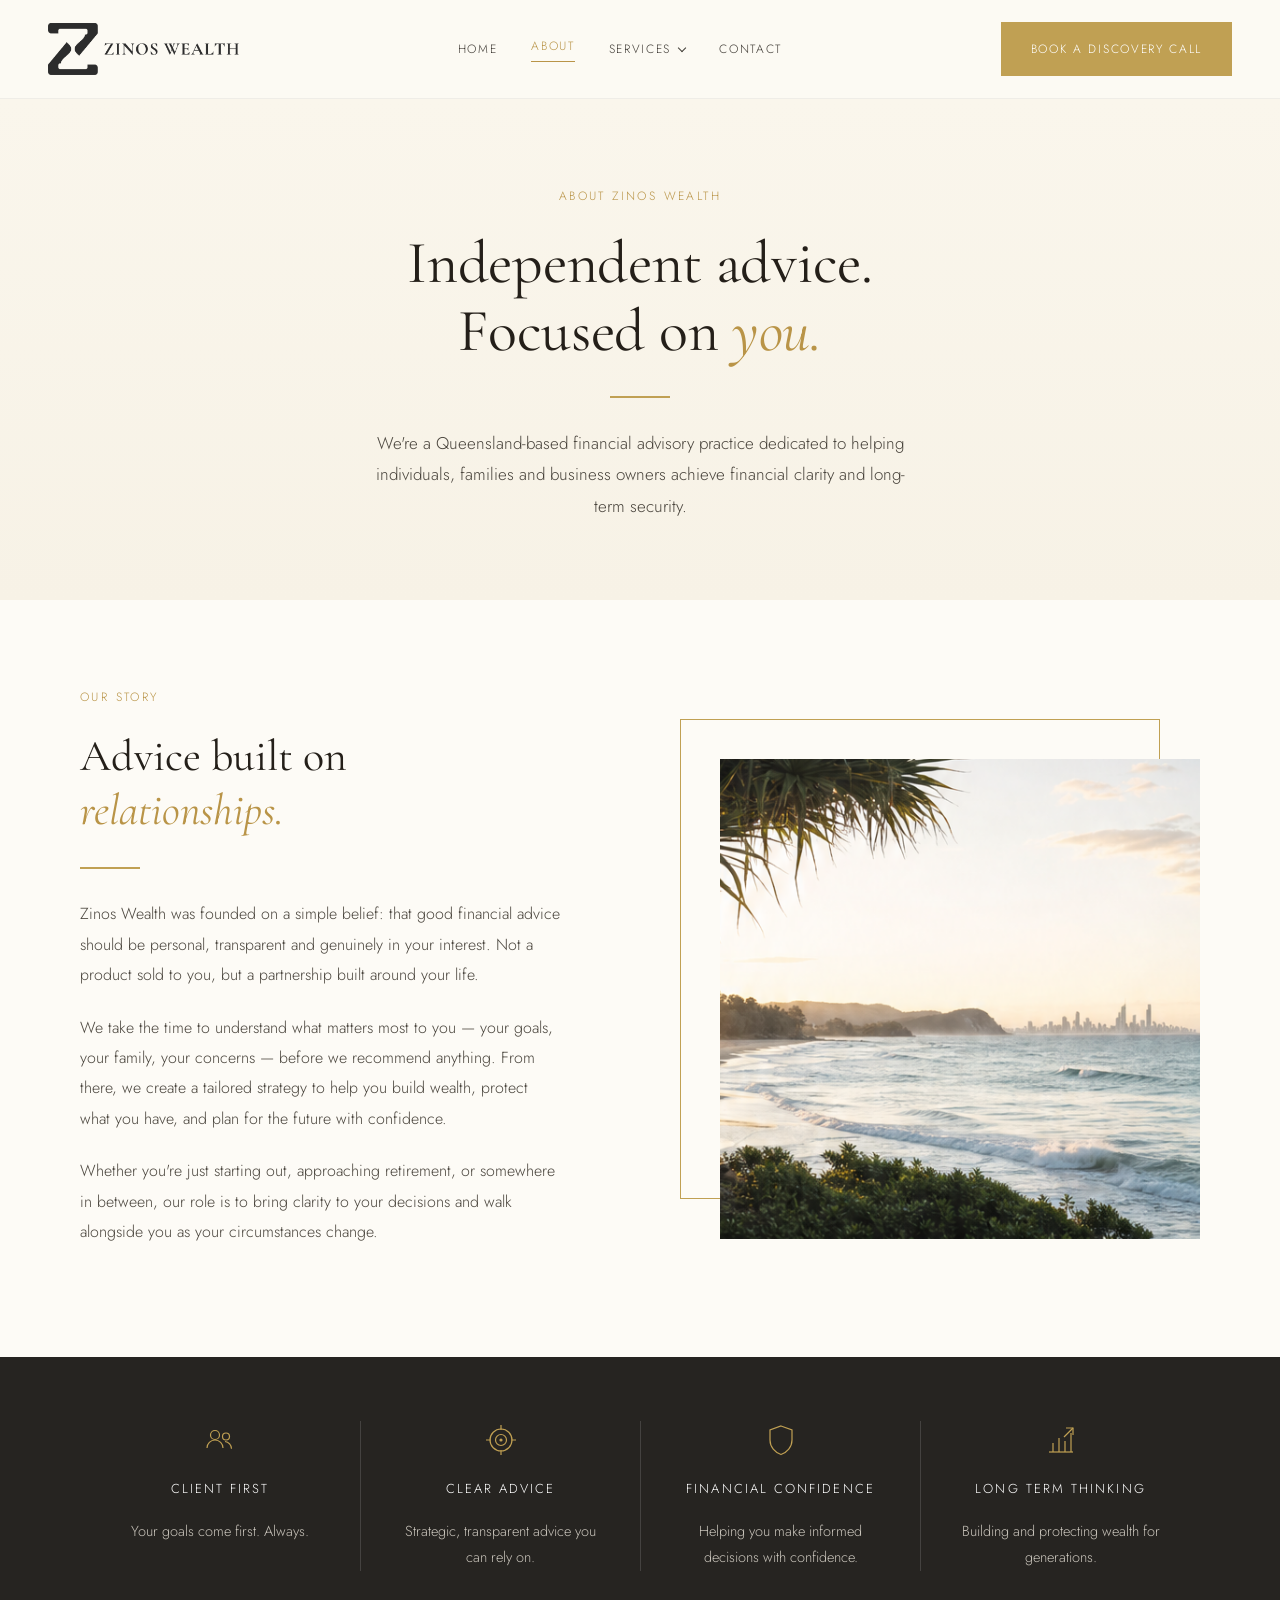
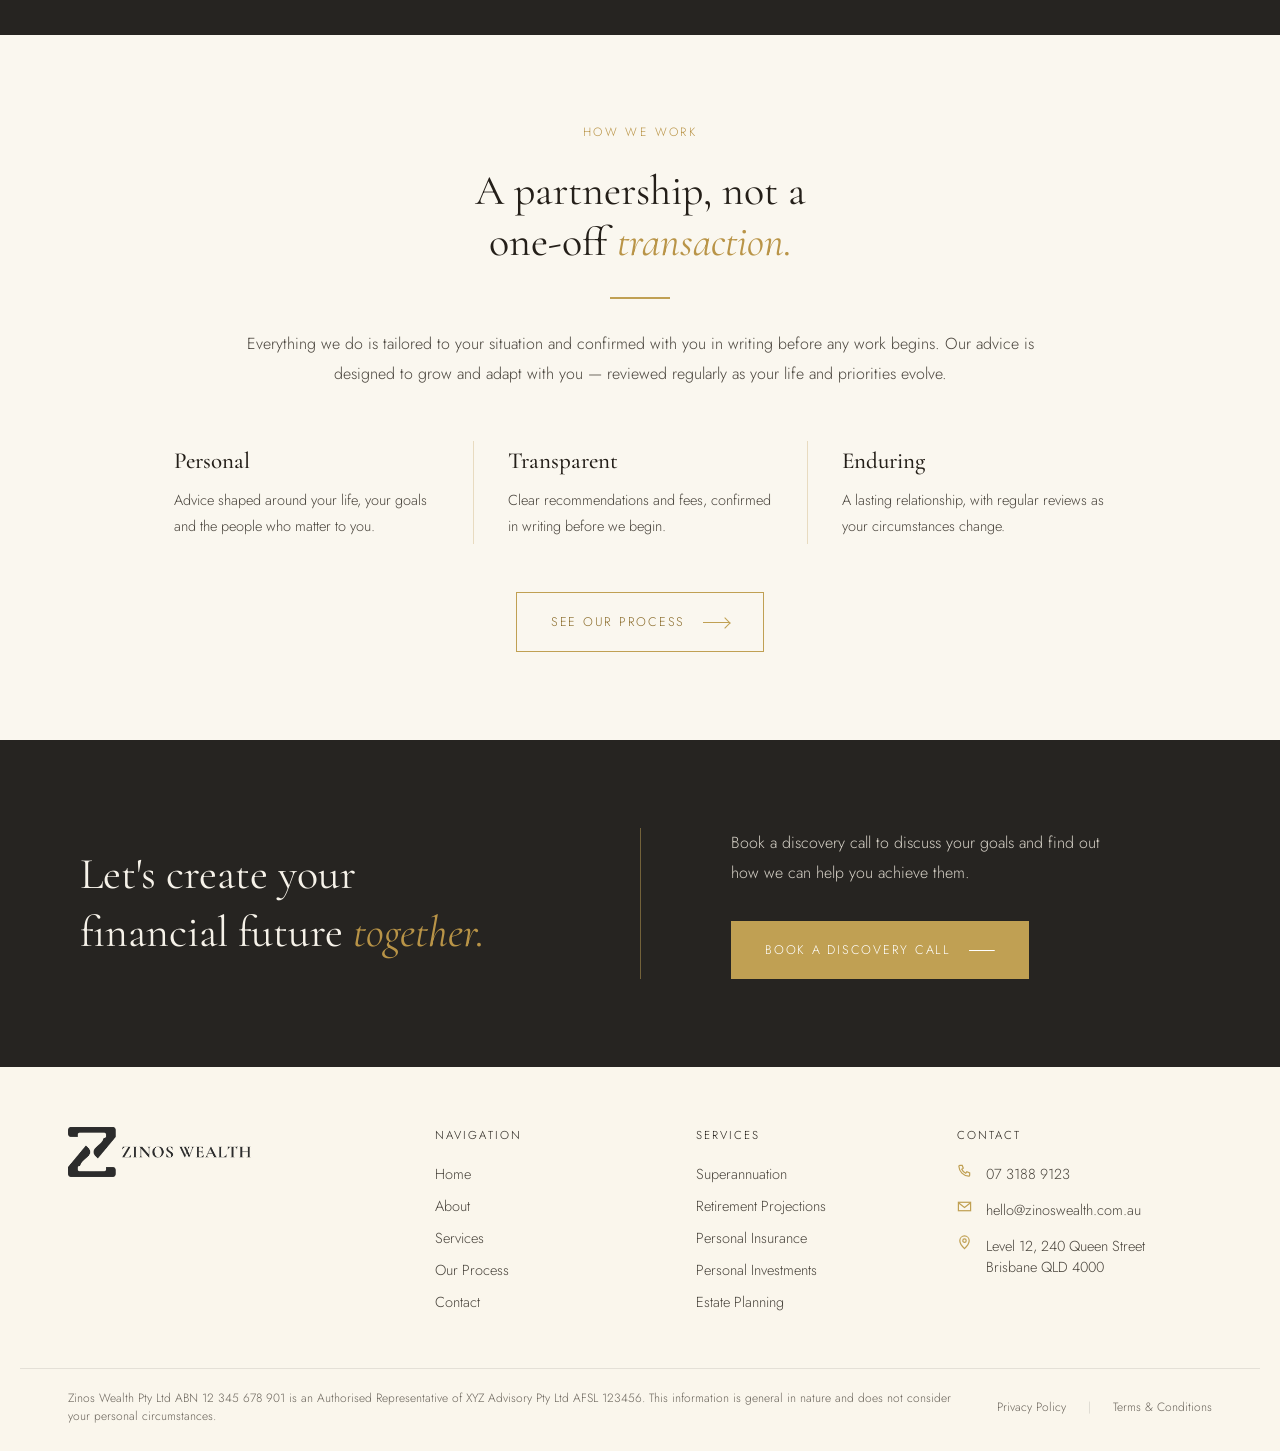
==== about.html @ 310fb1bd "Add full internal site: service, about and contact pages - 8 service pages from the engagement servi" ====
<!DOCTYPE html>
<html lang="en-AU">
<head>
<meta charset="utf-8">
<meta name="viewport" content="width=device-width, initial-scale=1">
<title>About | Zinos Wealth</title>
<meta name="description" content="Zinos Wealth is a Queensland-based financial advisory practice helping individuals, families and business owners achieve clarity, confidence and long-term security.">
<link rel="preconnect" href="https://fonts.googleapis.com">
<link rel="preconnect" href="https://fonts.gstatic.com" crossorigin>
<link href="https://fonts.googleapis.com/css2?family=Cormorant+Garamond:ital,wght@0,300;0,400;0,500;0,600;1,400;1,500&family=Jost:wght@300;400;500;600&display=swap" rel="stylesheet">
<link rel="icon" href="favicon.ico" sizes="any">
<link rel="icon" type="image/png" href="assets/favicon.png">
<link rel="apple-touch-icon" href="assets/favicon.png">
<link rel="stylesheet" href="styles.css">
</head>
<body>

<header class="hdr">
  <a href="home.html" class="logo"><img src="assets/logo-zinos.png" alt="Zinos Wealth"></a>
  <nav class="nav">
    <a href="home.html">Home</a>
    <a href="about.html" class="active">About</a>
    <span class="has-sub">
      <a href="services.html">Services</a>
      <span class="submenu"><span class="submenu-inner">
        <a href="services.html" class="all">All Services</a>
        <a href="superannuation.html">Superannuation</a>
        <a href="retirement-projections.html">Retirement Projections</a>
        <a href="personal-insurance.html">Personal Insurance</a>
        <a href="cashflow-budgeting.html">Cashflow &amp; Budgeting</a>
        <a href="personal-investments.html">Personal Investments</a>
        <a href="debt-management.html">Debt Management</a>
        <a href="estate-planning.html">Estate Planning</a>
        <a href="smsf.html">SMSF Setup &amp; Strategy</a>
      </span></span>
    </span>
    <a href="contact.html">Contact</a>
  </nav>
  <a href="contact.html" class="hdr-cta">Book a Discovery Call</a>
</header>

<main>
  <section class="page-hero">
    <div class="inner">
      <div class="eyebrow">About Zinos Wealth</div>
      <h1>Independent advice.<br>Focused on <em class="gold">you.</em></h1>
      <hr class="rule center">
      <p>We're a Queensland-based financial advisory practice dedicated to helping individuals, families and business owners achieve financial clarity and long-term security.</p>
    </div>
  </section>

  <section class="section paper">
    <div class="split">
      <div>
        <div class="eyebrow">Our story</div>
        <h2>Advice built on<br><em class="gold">relationships.</em></h2>
        <hr class="rule">
        <p>Zinos Wealth was founded on a simple belief: that good financial advice should be personal, transparent and genuinely in your interest. Not a product sold to you, but a partnership built around your life.</p>
        <p>We take the time to understand what matters most to you — your goals, your family, your concerns — before we recommend anything. From there, we create a tailored strategy to help you build wealth, protect what you have, and plan for the future with confidence.</p>
        <p>Whether you're just starting out, approaching retirement, or somewhere in between, our role is to bring clarity to your decisions and walk alongside you as your circumstances change.</p>
      </div>
      <div class="media-frame">
        <div class="frame"></div>
        <img src="assets/about-beach.png" alt="Queensland coastline at sunrise">
      </div>
    </div>
  </section>

  <section class="section dark" style="padding:64px 48px">
    <div class="inner">
      <div class="values-grid">
        <div class="value">
          <svg width="38" height="38" viewBox="0 0 38 38" fill="none" stroke="#C0A053" stroke-width="1.2"><circle cx="14" cy="14" r="4.5"/><circle cx="25" cy="15.5" r="3.5"/><path d="M6 27c0-4.4 3.6-8 8-8s8 3.6 8 8"/><path d="M24 20.5c3.6.4 6.5 3.5 6.5 7.2"/></svg>
          <div class="label">Client First</div>
          <p>Your goals come first. Always.</p>
        </div>
        <div class="value">
          <svg width="38" height="38" viewBox="0 0 38 38" fill="none" stroke="#C0A053" stroke-width="1.2"><circle cx="19" cy="19" r="11"/><circle cx="19" cy="19" r="5.5"/><circle cx="19" cy="19" r="1.6" fill="#C0A053" stroke="none"/><path d="M19 4v5M19 29v5M4 19h5M29 19h5"/></svg>
          <div class="label">Clear Advice</div>
          <p>Strategic, transparent advice you can rely on.</p>
        </div>
        <div class="value">
          <svg width="38" height="38" viewBox="0 0 38 38" fill="none" stroke="#C0A053" stroke-width="1.2"><path d="M19 5l11 4v10c0 7-5 12.5-11 14.5C13 31.5 8 26 8 19V9l11-4z"/></svg>
          <div class="label">Financial Confidence</div>
          <p>Helping you make informed decisions with confidence.</p>
        </div>
        <div class="value">
          <svg width="38" height="38" viewBox="0 0 38 38" fill="none" stroke="#C0A053" stroke-width="1.2"><path d="M7 31h24"/><path d="M11 31V22M17 31V17M23 31V20M29 31V12"/><path d="M24 7h7v7"/><path d="M31 7l-9 9"/></svg>
          <div class="label">Long Term Thinking</div>
          <p>Building and protecting wealth for generations.</p>
        </div>
      </div>
    </div>
  </section>

  <section class="section">
    <div class="inner" style="max-width:820px;text-align:center;margin-bottom:6px">
      <div class="eyebrow">How we work</div>
      <h2 style="font-size:42px">A partnership, not a<br>one-off <em class="gold">transaction.</em></h2>
      <hr class="rule center">
      <p style="font-size:16px;line-height:1.9;color:#4A453D">Everything we do is tailored to your situation and confirmed with you in writing before any work begins. Our advice is designed to grow and adapt with you — reviewed regularly as your life and priorities evolve.</p>
    </div>
    <div class="who-grid" style="max-width:1000px;margin:52px auto 0">
      <div class="who"><h3>Personal</h3><p>Advice shaped around your life, your goals and the people who matter to you.</p></div>
      <div class="who"><h3>Transparent</h3><p>Clear recommendations and fees, confirmed in writing before we begin.</p></div>
      <div class="who"><h3>Enduring</h3><p>A lasting relationship, with regular reviews as your circumstances change.</p></div>
    </div>
    <div style="text-align:center;margin-top:48px">
      <a href="services.html#process" class="btn btn-ghost">See our process <span class="arrow"></span></a>
    </div>
  </section>

  <section class="section cta-band" style="background:#262421">
    <div class="inner">
      <div class="cta-left">
        <h2>Let's create your<br>financial future <em class="gold">together.</em></h2>
      </div>
      <div class="cta-right">
        <p>Book a discovery call to discuss your goals and find out how we can help you achieve them.</p>
        <a href="contact.html" class="btn btn-gold">Book a Discovery Call <span class="arrow" style="background:#fff"></span></a>
      </div>
    </div>
  </section>
</main>

<footer>
  <div class="foot-grid">
    <div style="display:flex;align-items:flex-start"><img src="assets/logo-zinos.png" alt="Zinos Wealth"></div>
    <div class="foot-col">
      <div class="h">Navigation</div>
      <div class="links">
        <a href="home.html">Home</a>
        <a href="about.html">About</a>
        <a href="services.html">Services</a>
        <a href="services.html#process">Our Process</a>
        <a href="contact.html">Contact</a>
      </div>
    </div>
    <div class="foot-col">
      <div class="h">Services</div>
      <div class="links">
        <a href="superannuation.html">Superannuation</a>
        <a href="retirement-projections.html">Retirement Projections</a>
        <a href="personal-insurance.html">Personal Insurance</a>
        <a href="personal-investments.html">Personal Investments</a>
        <a href="estate-planning.html">Estate Planning</a>
      </div>
    </div>
    <div class="foot-col">
      <div class="h">Contact</div>
      <div class="foot-contact">
        <div class="row"><svg width="15" height="15" viewBox="0 0 16 16" fill="none" stroke="#C0A053" stroke-width="1.3"><path d="M3 2.5h2.5l1.2 3-1.6 1.2a8 8 0 004.2 4.2l1.2-1.6 3 1.2V13c0 .6-.5 1-1 1A11 11 0 012 3.5c0-.6.4-1 1-1z"/></svg><span>07 3188 9123</span></div>
        <div class="row"><svg width="15" height="15" viewBox="0 0 16 16" fill="none" stroke="#C0A053" stroke-width="1.3"><rect x="1.5" y="3.5" width="13" height="9"/><path d="M1.5 4l6.5 5 6.5-5"/></svg><span>hello@zinoswealth.com.au</span></div>
        <div class="row"><svg width="15" height="15" viewBox="0 0 16 16" fill="none" stroke="#C0A053" stroke-width="1.3"><path d="M8 14.5s5-5 5-8.5a5 5 0 00-10 0c0 3.5 5 8.5 5 8.5z"/><circle cx="8" cy="6" r="1.8"/></svg><span>Level 12, 240 Queen Street<br>Brisbane QLD 4000</span></div>
      </div>
    </div>
  </div>
  <div class="foot-bot">
    <div>Zinos Wealth Pty Ltd ABN 12 345 678 901 is an Authorised Representative of XYZ Advisory Pty Ltd AFSL 123456. This information is general in nature and does not consider your personal circumstances.</div>
    <div style="display:flex;align-items:center;gap:22px;white-space:nowrap">
      <a href="#">Privacy Policy</a><span class="sep">|</span><a href="#">Terms &amp; Conditions</a>
    </div>
  </div>
</footer>

</body>
</html>
---- styles.css ----
/* ==========================================================================
   Zinos Wealth — shared site styles
   Palette: cream #FAF7EF · gold #C0A053 / #B99447 · ink #241F19 · dark #262421
   Type:    Cormorant Garamond (headings) · Jost (body)
   ========================================================================== */

:root{
  --cream:#FAF7EF;
  --cream-2:#FAF6EC;
  --cream-3:#FDFBF6;
  --panel:#FCFAF3;
  --ink:#241F19;
  --body:#2C2A26;
  --muted:#4A453D;
  --soft:#6A645B;
  --gold:#C0A053;
  --gold-2:#B99447;
  --gold-deep:#8C6E2E;
  --gold-hover:#A9873D;
  --dark:#262421;
  --dark-soft:#C9C4BB;
  --line:rgba(0,0,0,.05);
  --serif:'Cormorant Garamond',Georgia,serif;
  --sans:'Jost',system-ui,-apple-system,Segoe UI,sans-serif;
}

*{box-sizing:border-box}
html{scroll-behavior:smooth}
body{
  margin:0;
  background:var(--cream);
  color:var(--body);
  font-family:var(--sans);
  font-weight:300;
  -webkit-font-smoothing:antialiased;
  overflow-x:hidden;
}
img{max-width:100%;display:block}
a{color:var(--gold-2);text-decoration:none;transition:color .2s ease}
a:hover{color:var(--gold-deep)}

/* ---- shared helpers ---------------------------------------------------- */
.eyebrow{font-size:12px;letter-spacing:.2em;color:var(--gold-2);text-transform:uppercase;margin-bottom:24px}
.rule{width:60px;height:2px;background:var(--gold);border:0;margin:30px 0}
.rule.center{margin-left:auto;margin-right:auto}
.serif{font-family:var(--serif)}
em.gold{font-style:italic;color:var(--gold-2)}
.wrap{max-width:1180px;margin:0 auto}

h1,h2,h3{font-family:var(--serif);font-weight:400;color:var(--ink);margin:0}
p{text-wrap:pretty}

/* ---- buttons ----------------------------------------------------------- */
.btn{
  display:inline-flex;align-items:center;gap:18px;
  font-size:12.5px;letter-spacing:.14em;text-transform:uppercase;
  padding:20px 34px;cursor:pointer;border:0;font-family:var(--sans);
  transition:background .2s ease,color .2s ease,border-color .2s ease;
}
.btn-gold{background:var(--gold);color:#fff}
.btn-gold:hover{background:var(--gold-hover);color:#fff}
.btn-ghost{background:transparent;border:1px solid var(--gold);color:var(--gold-deep)}
.btn-ghost:hover{background:var(--gold);color:#fff}
.btn-arrow::after{
  content:"";width:26px;height:1px;background:currentColor;position:relative;display:block;
}
.link-arrow{display:inline-flex;align-items:center;gap:16px;font-size:12.5px;letter-spacing:.14em;text-transform:uppercase;color:var(--body)}
.link-arrow:hover{color:var(--gold-2)}
.arrow{display:inline-block;width:26px;height:1px;background:var(--gold);position:relative}
.arrow::after{content:"";position:absolute;right:0;top:-3px;width:7px;height:7px;border-top:1px solid var(--gold);border-right:1px solid var(--gold);transform:rotate(45deg)}

/* ---- header / nav ------------------------------------------------------ */
.hdr{display:flex;align-items:center;justify-content:space-between;gap:32px;
  padding:22px 48px;background:var(--panel);border-bottom:1px solid var(--line);
  position:sticky;top:0;z-index:50}
.hdr .logo img{height:52px;width:auto}
.nav{display:flex;align-items:center;gap:34px;font-size:12px;letter-spacing:.14em;white-space:nowrap;text-transform:uppercase}
.nav a{color:#403C36}
.nav a:hover{color:var(--gold-2)}
.nav a.active{color:var(--gold-2);padding-bottom:6px;border-bottom:1px solid var(--gold-2)}
.hdr-cta{background:var(--gold);color:#fff;font-size:12px;letter-spacing:.14em;padding:18px 30px;text-transform:uppercase;white-space:nowrap}
.hdr-cta:hover{background:var(--gold-hover);color:#fff}

/* ---- nav dropdown ------------------------------------------------------ */
.nav .has-sub{position:relative;display:inline-flex;align-items:center}
.nav .has-sub > a::after{content:"";display:inline-block;width:5px;height:5px;border-right:1px solid currentColor;border-bottom:1px solid currentColor;transform:rotate(45deg);margin-left:8px;position:relative;top:-2px;transition:transform .2s ease}
.nav .has-sub:hover > a::after{top:0;transform:rotate(225deg)}
.nav .submenu{position:absolute;top:100%;left:50%;transform:translateX(-50%);padding-top:16px;
  display:flex;flex-direction:column;min-width:236px;
  opacity:0;visibility:hidden;transition:opacity .18s ease,visibility .18s ease;z-index:60}
.nav .has-sub:hover .submenu{opacity:1;visibility:visible}
.nav .submenu-inner{background:#FCFAF3;border:1px solid rgba(0,0,0,.08);box-shadow:0 16px 34px rgba(0,0,0,.10);padding:12px 0;display:flex;flex-direction:column}
.nav .submenu a{padding:10px 24px;color:#403C36;font-size:12.5px;letter-spacing:.02em;text-transform:none;white-space:nowrap;border-bottom:0}
.nav .submenu a:hover{color:var(--gold-2);background:rgba(185,148,71,.08)}
.nav .submenu a.all{color:var(--gold-2);border-bottom:1px solid rgba(0,0,0,.08);margin-bottom:6px;padding-bottom:14px}
@media(max-width:920px){
  .nav .has-sub{display:flex;flex-direction:column;width:100%;align-items:center}
  .nav .has-sub > a::after{display:none}
  .nav .submenu{position:static;transform:none;padding-top:12px;opacity:1;visibility:visible;flex-direction:row;flex-wrap:wrap;justify-content:center;min-width:0}
  .nav .submenu-inner{background:transparent;border:0;box-shadow:none;padding:0;flex-direction:row;flex-wrap:wrap;justify-content:center;gap:6px 4px}
  .nav .submenu a{padding:6px 12px;font-size:11px;letter-spacing:.08em}
  .nav .submenu a.all{border-bottom:0;margin-bottom:0;padding-bottom:6px}
}

/* ---- generic page hero ------------------------------------------------- */
.page-hero{background:linear-gradient(180deg,#FAF6EC 0%,#F7F2E6 100%);padding:88px 48px 78px}
.page-hero .inner{max-width:820px;margin:0 auto;text-align:center;position:relative;z-index:2}
.page-hero h1{font-size:60px;line-height:1.14;letter-spacing:-.005em}
.page-hero p{font-size:17px;line-height:1.85;color:var(--muted);margin:0 auto;max-width:560px}

/* photographic hero variant */
.page-hero.photo{position:relative;background:#241f19;padding:118px 48px 104px;overflow:hidden}
.page-hero.photo .hero-bg{position:absolute;inset:0;width:100%;height:100%;object-fit:cover;z-index:0}
.page-hero.photo::after{content:"";position:absolute;inset:0;z-index:1;
  background:linear-gradient(180deg,rgba(20,17,12,.52) 0%,rgba(20,17,12,.58) 55%,rgba(20,17,12,.70) 100%)}
.page-hero.photo h1{color:#fff}
.page-hero.photo p{color:#EFE9DC}
.page-hero.photo .eyebrow{color:#ECDBB0}
.page-hero.photo .link-arrow{color:#fff}
.page-hero.photo .link-arrow:hover{color:var(--gold-2)}

/* ---- section shells ---------------------------------------------------- */
.section{padding:88px 48px}
.section.cream{background:var(--cream-2)}
.section.paper{background:var(--cream-3)}
.section.dark{background:var(--dark)}
.section .inner{max-width:1120px;margin:0 auto}

/* ---- two-column feature ------------------------------------------------ */
.split{display:grid;grid-template-columns:minmax(0,1fr) minmax(0,1fr);gap:80px;align-items:center;max-width:1120px;margin:0 auto}
.split h2{font-size:44px;line-height:1.22}
.split p{font-size:16px;line-height:1.9;color:var(--muted);margin:0 0 22px;max-width:480px}
.media-frame{position:relative;padding:40px 0 0 40px}
.media-frame .frame{position:absolute;left:0;top:0;right:40px;bottom:40px;border:1px solid var(--gold)}
.media-frame img{position:relative;width:100%;height:480px;object-fit:cover}

/* ---- included list (checklist) ---------------------------------------- */
.checklist{list-style:none;margin:0;padding:0;display:grid;gap:20px}
.checklist li{display:flex;gap:16px;align-items:flex-start;font-size:15.5px;line-height:1.7;color:var(--muted)}
.checklist .tick{flex:none;width:22px;height:22px;border:1px solid var(--gold);border-radius:50%;display:flex;align-items:center;justify-content:center;margin-top:2px}
.checklist .tick svg{width:11px;height:11px}
.checklist strong{color:var(--ink);font-weight:500;display:block;margin-bottom:2px;font-size:15.5px}

/* ---- service card grid ------------------------------------------------- */
.svc-grid{display:grid;grid-template-columns:repeat(3,1fr);gap:1px;background:rgba(185,148,71,.22);border:1px solid rgba(185,148,71,.22);margin-top:56px}
.svc-card{background:var(--cream-3);padding:44px 34px;display:flex;flex-direction:column;gap:18px;transition:background .25s ease}
.svc-card:hover{background:#fff}
.svc-card .ico{width:48px;height:48px}
.svc-card h3{font-family:var(--sans);font-weight:500;font-size:13px;letter-spacing:.14em;text-transform:uppercase;color:var(--ink)}
.svc-card p{font-size:14.5px;line-height:1.8;color:var(--muted);margin:0;flex:1}
.svc-card .more{margin-top:8px}

/* ---- "who it's for" grid ---------------------------------------------- */
.who-grid{display:grid;grid-template-columns:repeat(3,1fr);gap:0;margin-top:52px}
.who{padding:6px 34px}
.who + .who{border-left:1px solid rgba(185,148,71,.28)}
.who h3{font-family:var(--serif);font-weight:500;font-size:23px;color:var(--ink);margin-bottom:12px}
.who p{font-size:14.5px;line-height:1.75;color:var(--muted);margin:0}
@media(max-width:920px){
  .who-grid{grid-template-columns:1fr;gap:34px}
  .who{padding:0 0 0 20px;border-left:2px solid var(--gold)}
  .who + .who{border-left:2px solid var(--gold)}
}

/* ---- included card ----------------------------------------------------- */
.included-card{background:#fff;border:1px solid rgba(185,148,71,.3);padding:42px 40px}
.included-card .cap{font-size:12px;letter-spacing:.16em;text-transform:uppercase;color:var(--gold-2);margin-bottom:26px}

/* ---- cinematic image band --------------------------------------------- */
.img-band{position:relative;height:440px;overflow:hidden;background:#EFE9DB;display:flex;align-items:center;justify-content:center;text-align:center}
.img-band img{position:absolute;inset:0;width:100%;height:100%;object-fit:cover}
.img-band .veil{position:absolute;inset:0;background:linear-gradient(180deg,rgba(24,20,15,.24),rgba(24,20,15,.40))}
.img-band .band-inner{position:relative;max-width:780px;padding:0 32px;color:#fff}
.img-band .band-inner .k{font-size:12px;letter-spacing:.22em;text-transform:uppercase;color:#F1E6CB;margin-bottom:22px}
.img-band .band-inner p{font-family:var(--serif);font-weight:400;font-style:italic;font-size:36px;line-height:1.35;color:#fff;margin:0;text-shadow:0 2px 24px rgba(0,0,0,.28)}
.img-band .band-rule{width:60px;height:2px;background:var(--gold);margin:26px auto 0}
@media(max-width:920px){
  .img-band{height:340px}
  .img-band .band-inner p{font-size:26px}
}

/* ---- process / steps --------------------------------------------------- */
.steps{display:grid;grid-template-columns:repeat(5,1fr);gap:0;margin-top:56px}
.step{padding:0 26px;position:relative}
.step + .step{border-left:1px solid rgba(255,255,255,.14)}
.step .num{font-family:var(--serif);font-size:40px;color:var(--gold);line-height:1;margin-bottom:18px}
.step h3{font-family:var(--sans);font-weight:500;font-size:13px;letter-spacing:.12em;text-transform:uppercase;color:#fff;margin-bottom:14px}
.step p{font-size:14px;line-height:1.75;color:var(--dark-soft);margin:0}

/* ---- values bar (dark) ------------------------------------------------- */
.values-grid{display:grid;grid-template-columns:repeat(4,1fr)}
.value{display:flex;flex-direction:column;align-items:center;text-align:center;gap:20px;padding:0 32px}
.value + .value{border-left:1px solid rgba(255,255,255,.14)}
.value .label{font-size:13px;letter-spacing:.16em;color:#fff;text-transform:uppercase}
.value p{font-size:14.5px;line-height:1.8;color:var(--dark-soft);margin:0;max-width:220px}

/* ---- CTA band ---------------------------------------------------------- */
.cta-band .inner{max-width:1120px;margin:0 auto;display:grid;grid-template-columns:minmax(0,1fr) minmax(0,1fr);align-items:center}
.cta-band h2{font-size:44px;line-height:1.3;color:#F6F2E9}
.cta-left{padding-right:80px}
.cta-right{border-left:1px solid rgba(192,160,83,.5);padding-left:90px}
.cta-right p{font-size:16px;line-height:1.85;color:#D5D0C6;margin:0 0 34px;max-width:390px}

/* ---- contact / form ---------------------------------------------------- */
.contact-grid{display:grid;grid-template-columns:minmax(0,1.15fr) minmax(0,1fr);gap:76px;max-width:1120px;margin:0 auto;align-items:start}
.field{display:flex;flex-direction:column;gap:9px;margin-bottom:24px}
.field label{font-size:11.5px;letter-spacing:.14em;text-transform:uppercase;color:var(--ink)}
.field input,.field select,.field textarea{
  font-family:var(--sans);font-size:15px;color:var(--body);
  padding:14px 16px;background:#fff;border:1px solid rgba(0,0,0,.14);
  transition:border-color .2s ease;font-weight:300;
}
.field input:focus,.field select:focus,.field textarea:focus{outline:none;border-color:var(--gold)}
.field textarea{resize:vertical;min-height:130px}
.field-row{display:grid;grid-template-columns:1fr 1fr;gap:20px}
.contact-info{display:grid;gap:26px}
.contact-info .row{display:flex;gap:16px;align-items:flex-start;font-size:15px;line-height:1.6;color:var(--muted)}
.contact-info .row svg{flex:none;margin-top:2px}
.contact-info .row .k{font-size:11.5px;letter-spacing:.14em;text-transform:uppercase;color:var(--ink);margin-bottom:6px;display:block}
.note{font-size:12.5px;color:var(--soft);line-height:1.7;margin-top:6px}

/* ---- footer ------------------------------------------------------------ */
footer{background:var(--cream-2)}
.foot-grid{display:grid;grid-template-columns:1.5fr 1fr 1fr 1.2fr;gap:48px;padding:60px 48px 56px;max-width:1240px;margin:0 auto}
.foot-grid img{height:50px;width:auto}
.foot-col .h{font-size:11.5px;letter-spacing:.18em;color:var(--ink);margin-bottom:20px;text-transform:uppercase}
.foot-col .links{display:flex;flex-direction:column;gap:11px;font-size:14.5px}
.foot-col .links a{color:var(--muted)}
.foot-col .links a:hover{color:var(--gold-2)}
.foot-contact{display:flex;flex-direction:column;gap:15px;font-size:14.5px;color:var(--muted)}
.foot-contact .row{display:flex;gap:14px;align-items:flex-start}
.foot-bot{display:flex;align-items:center;justify-content:space-between;gap:32px;
  padding:20px 48px 26px;border-top:1px solid rgba(0,0,0,.09);font-size:12px;color:var(--soft);max-width:1240px;margin:0 auto}
.foot-bot a{color:var(--soft)}
.foot-bot a:hover{color:var(--gold-2)}
.foot-bot .sep{color:rgba(0,0,0,.18)}

/* ---- responsive -------------------------------------------------------- */
@media(max-width:920px){
  .hdr{flex-wrap:wrap;justify-content:center;gap:16px 24px;padding:16px 20px}
  .nav{order:3;width:100%;flex-wrap:wrap;justify-content:center;gap:14px 20px}
  .section{padding:60px 24px}
  .page-hero{padding:64px 24px 56px}
  .page-hero h1{font-size:44px}
  .split{grid-template-columns:1fr;gap:44px}
  .split h2{font-size:36px}
  .media-frame img{height:340px}
  .svc-grid{grid-template-columns:1fr 1fr}
  .steps{grid-template-columns:1fr 1fr;gap:36px 0}
  .step{padding:0 18px}
  .step + .step{border-left:0}
  .values-grid{grid-template-columns:1fr 1fr;gap:40px 0}
  .value{padding:0 14px}
  .value + .value{border-left:0}
  .cta-band .inner{grid-template-columns:1fr;gap:30px}
  .cta-left{padding-right:0}
  .cta-right{border-left:0;padding-left:0}
  .cta-band h2{font-size:34px}
  .contact-grid{grid-template-columns:1fr;gap:48px}
  .foot-grid{grid-template-columns:1fr 1fr;gap:36px;padding:48px 24px}
  .foot-bot{flex-direction:column;align-items:flex-start;gap:16px;padding:20px 24px 28px}
}
@media(max-width:520px){
  .page-hero h1{font-size:37px}
  .svc-grid,.steps,.values-grid,.foot-grid{grid-template-columns:1fr}
  .field-row{grid-template-columns:1fr}
}
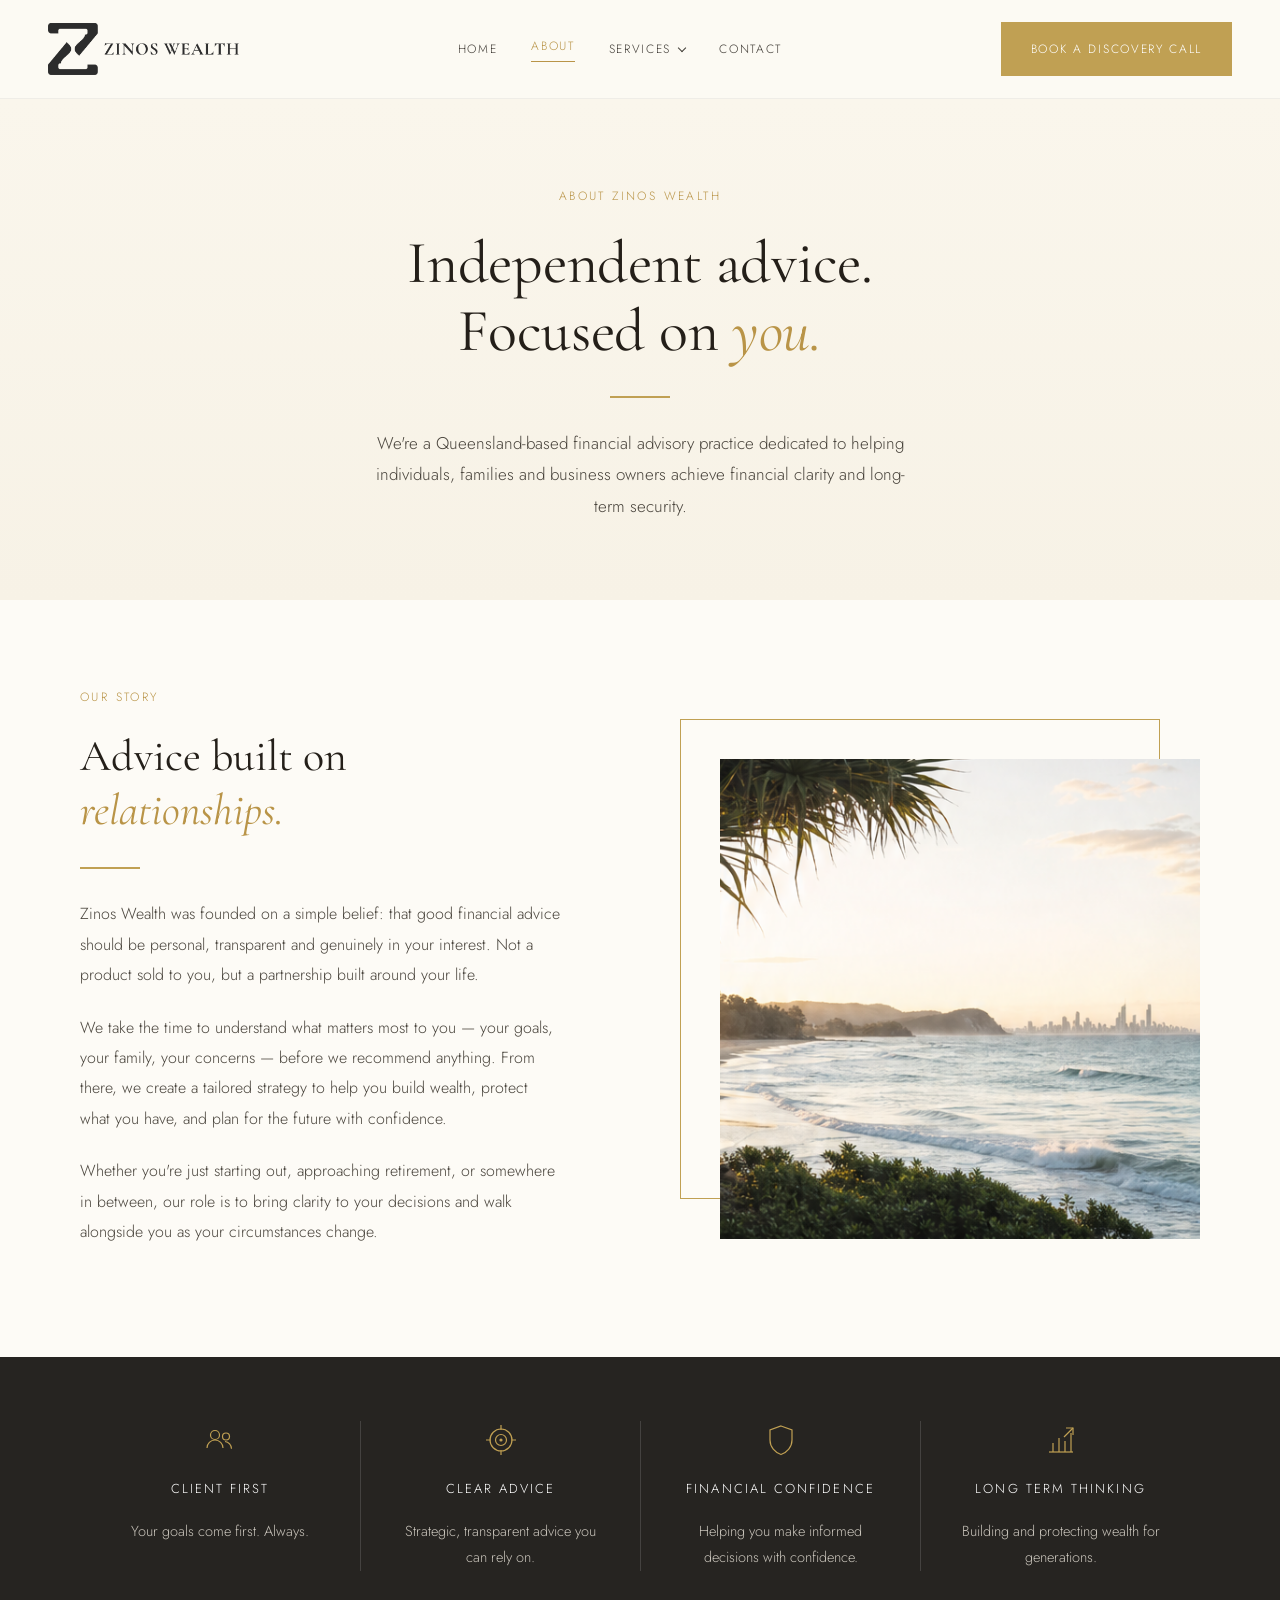
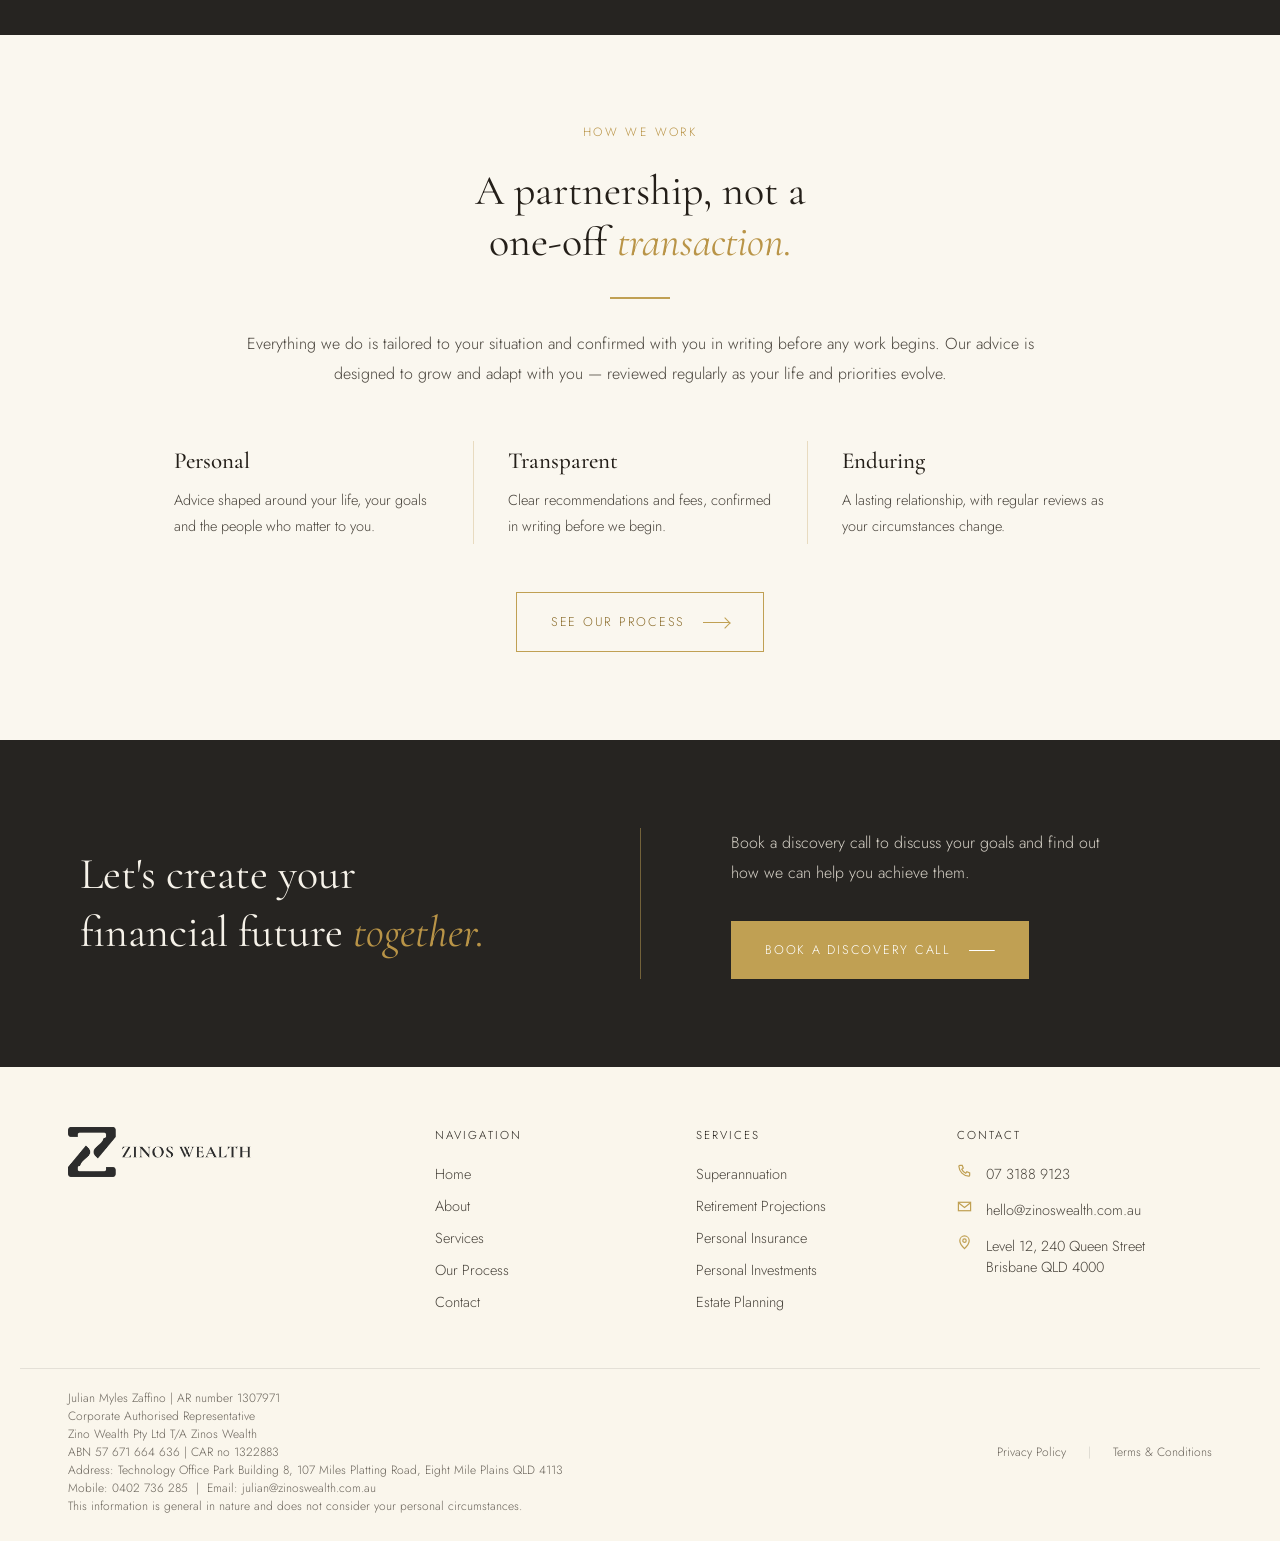
==== commit bc2dbce1: "Add licensing details to footer; fold TTR into retirement and polish service blurbs - Replace placeh" ====
--- a/about.html
+++ b/about.html
@@ -1,4 +1,4 @@
-<!DOCTYPE html>
+﻿<!DOCTYPE html>
 <html lang="en-AU">
 <head>
 <meta charset="utf-8">
@@ -156,7 +156,7 @@
     </div>
   </div>
   <div class="foot-bot">
-    <div>Zinos Wealth Pty Ltd ABN 12 345 678 901 is an Authorised Representative of XYZ Advisory Pty Ltd AFSL 123456. This information is general in nature and does not consider your personal circumstances.</div>
+    <div>Julian Myles Zaffino | AR number 1307971<br>Corporate Authorised Representative<br>Zino Wealth Pty Ltd T/A Zinos Wealth<br>ABN 57 671 664 636 | CAR no 1322883<br>Address: Technology Office Park Building 8, 107 Miles Platting Road, Eight Mile Plains QLD 4113<br>Mobile: 0402 736 285 &nbsp;|&nbsp; Email: julian@zinoswealth.com.au<br>This information is general in nature and does not consider your personal circumstances.</div>
     <div style="display:flex;align-items:center;gap:22px;white-space:nowrap">
       <a href="#">Privacy Policy</a><span class="sep">|</span><a href="#">Terms &amp; Conditions</a>
     </div>
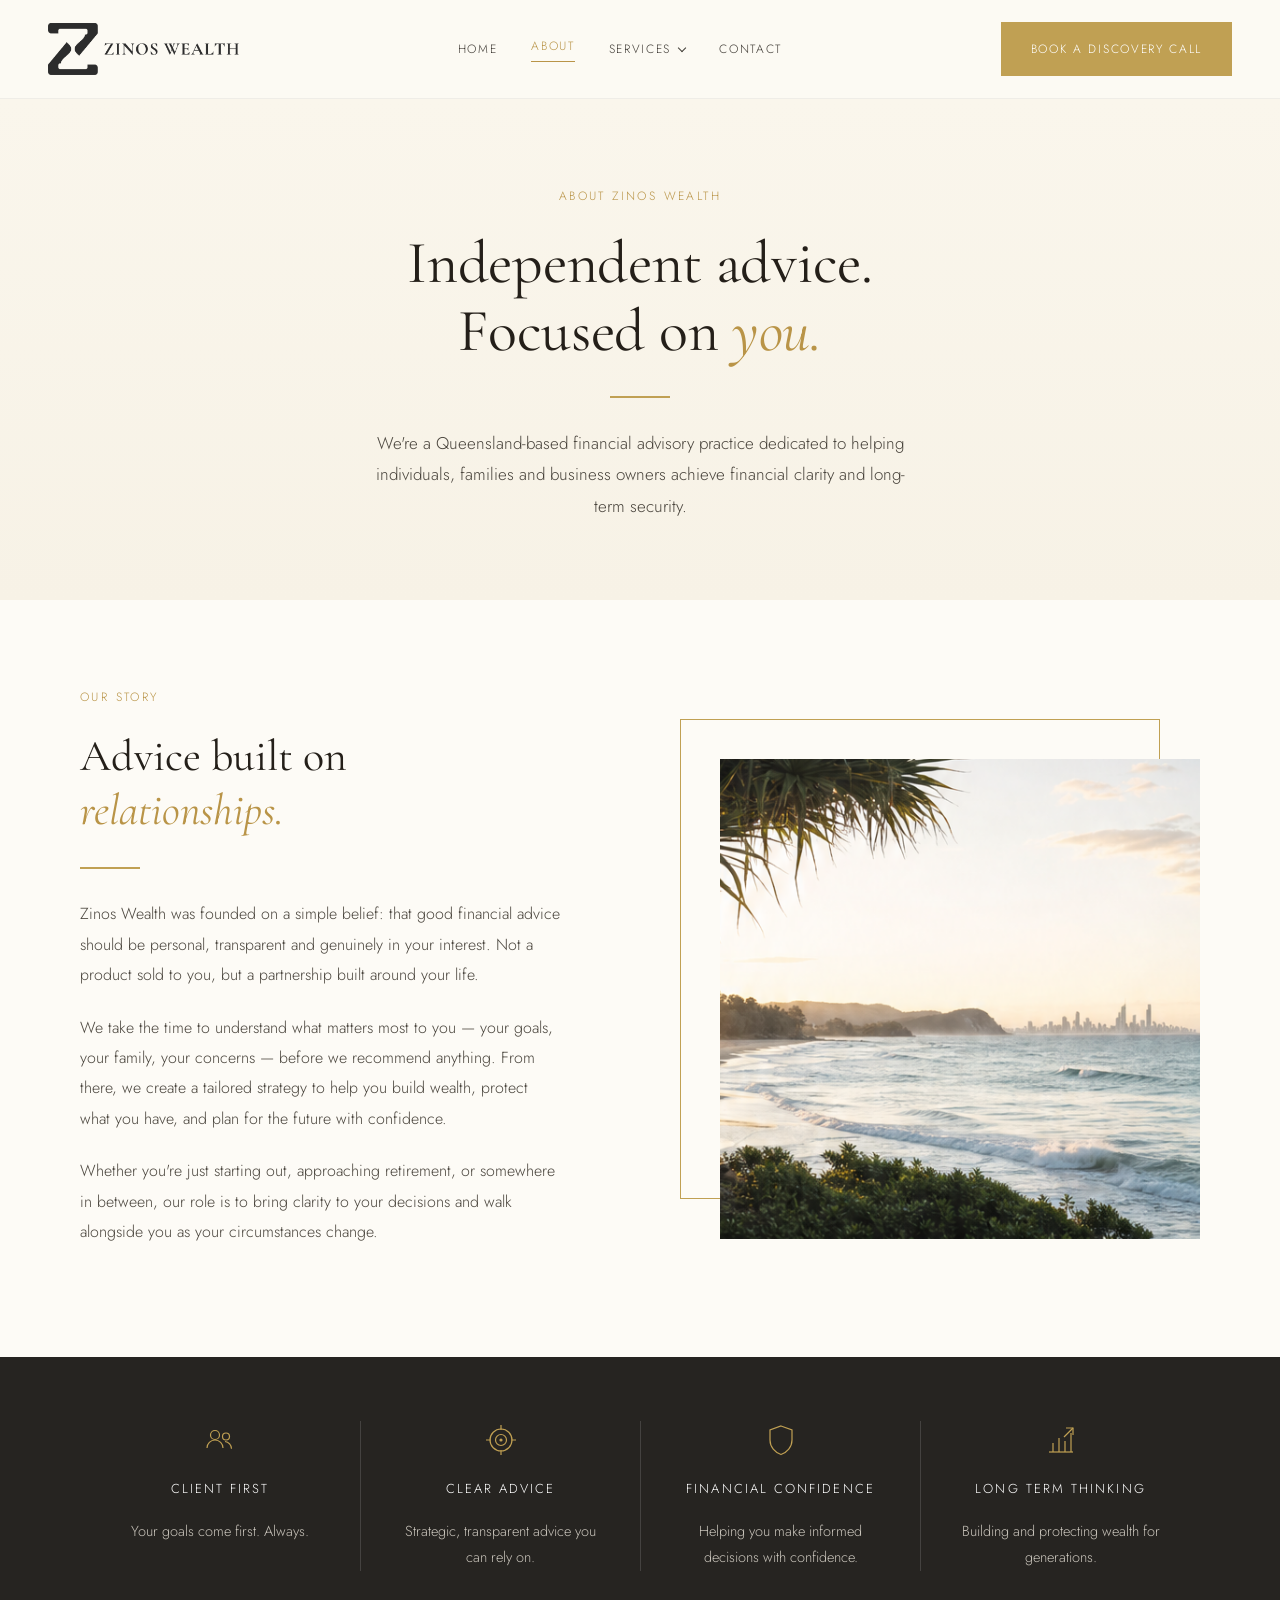
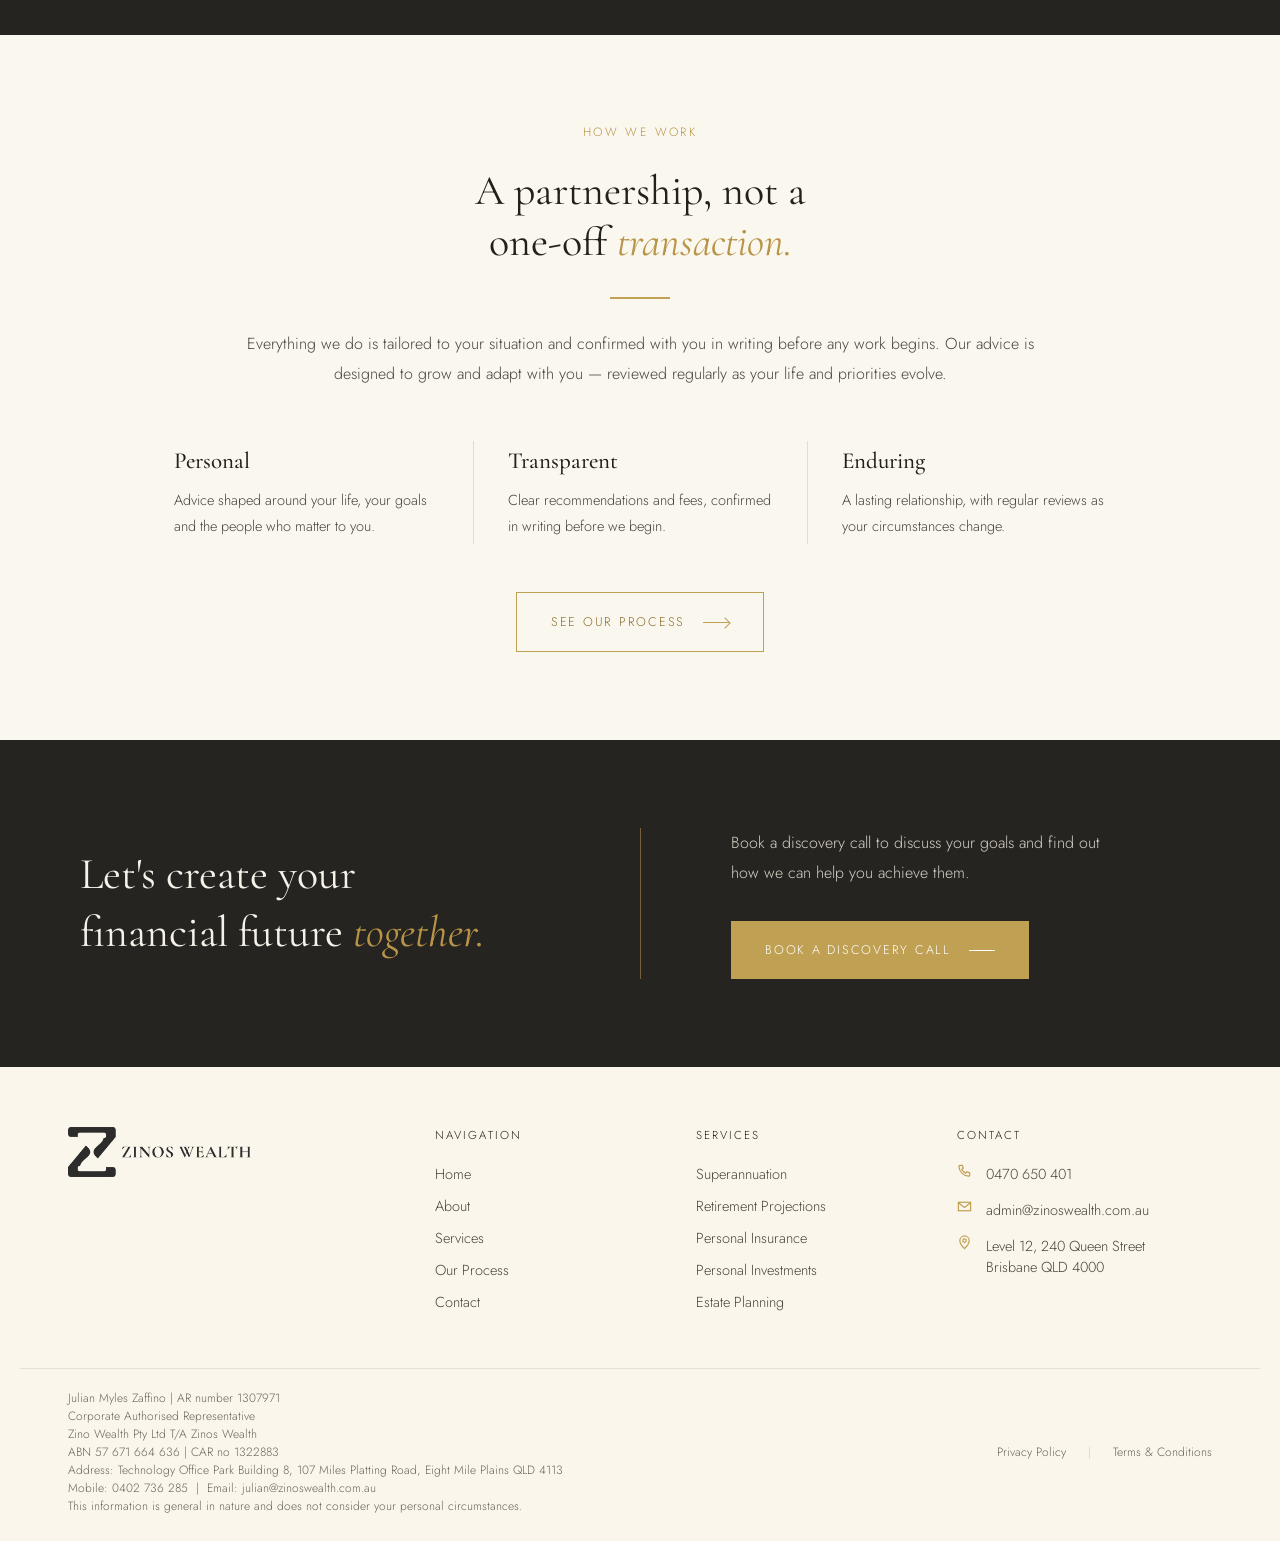
==== commit 977270e5: "Update contact details and remove SMSF links across site Swap footer phone/email to 0470 650 401 / a" ====
--- a/about.html
+++ b/about.html
@@ -1,4 +1,4 @@
-﻿<!DOCTYPE html>
+<!DOCTYPE html>
 <html lang="en-AU">
 <head>
 <meta charset="utf-8">
@@ -31,7 +31,6 @@
         <a href="personal-investments.html">Personal Investments</a>
         <a href="debt-management.html">Debt Management</a>
         <a href="estate-planning.html">Estate Planning</a>
-        <a href="smsf.html">SMSF Setup &amp; Strategy</a>
       </span></span>
     </span>
     <a href="contact.html">Contact</a>
@@ -149,8 +148,8 @@
     <div class="foot-col">
       <div class="h">Contact</div>
       <div class="foot-contact">
-        <div class="row"><svg width="15" height="15" viewBox="0 0 16 16" fill="none" stroke="#C0A053" stroke-width="1.3"><path d="M3 2.5h2.5l1.2 3-1.6 1.2a8 8 0 004.2 4.2l1.2-1.6 3 1.2V13c0 .6-.5 1-1 1A11 11 0 012 3.5c0-.6.4-1 1-1z"/></svg><span>07 3188 9123</span></div>
-        <div class="row"><svg width="15" height="15" viewBox="0 0 16 16" fill="none" stroke="#C0A053" stroke-width="1.3"><rect x="1.5" y="3.5" width="13" height="9"/><path d="M1.5 4l6.5 5 6.5-5"/></svg><span>hello@zinoswealth.com.au</span></div>
+        <div class="row"><svg width="15" height="15" viewBox="0 0 16 16" fill="none" stroke="#C0A053" stroke-width="1.3"><path d="M3 2.5h2.5l1.2 3-1.6 1.2a8 8 0 004.2 4.2l1.2-1.6 3 1.2V13c0 .6-.5 1-1 1A11 11 0 012 3.5c0-.6.4-1 1-1z"/></svg><span>0470 650 401</span></div>
+        <div class="row"><svg width="15" height="15" viewBox="0 0 16 16" fill="none" stroke="#C0A053" stroke-width="1.3"><rect x="1.5" y="3.5" width="13" height="9"/><path d="M1.5 4l6.5 5 6.5-5"/></svg><span>admin@zinoswealth.com.au</span></div>
         <div class="row"><svg width="15" height="15" viewBox="0 0 16 16" fill="none" stroke="#C0A053" stroke-width="1.3"><path d="M8 14.5s5-5 5-8.5a5 5 0 00-10 0c0 3.5 5 8.5 5 8.5z"/><circle cx="8" cy="6" r="1.8"/></svg><span>Level 12, 240 Queen Street<br>Brisbane QLD 4000</span></div>
       </div>
     </div>
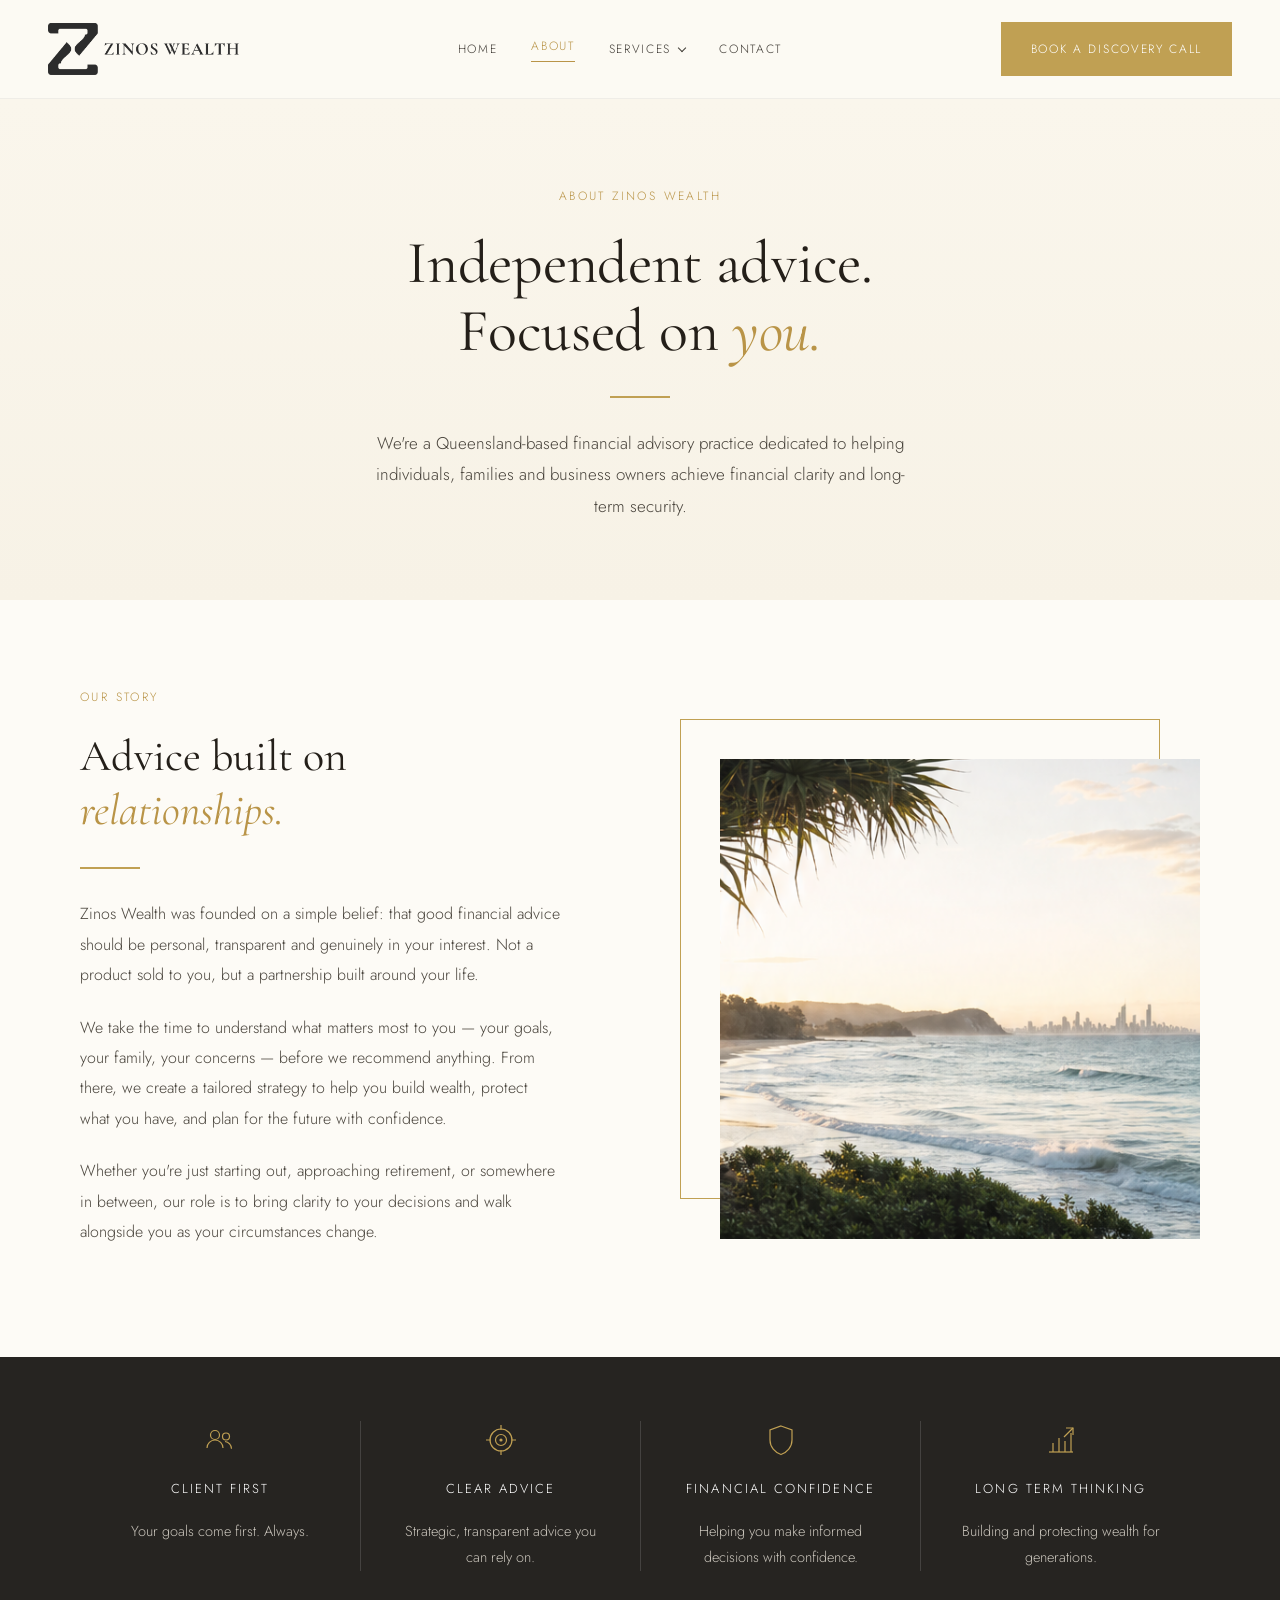
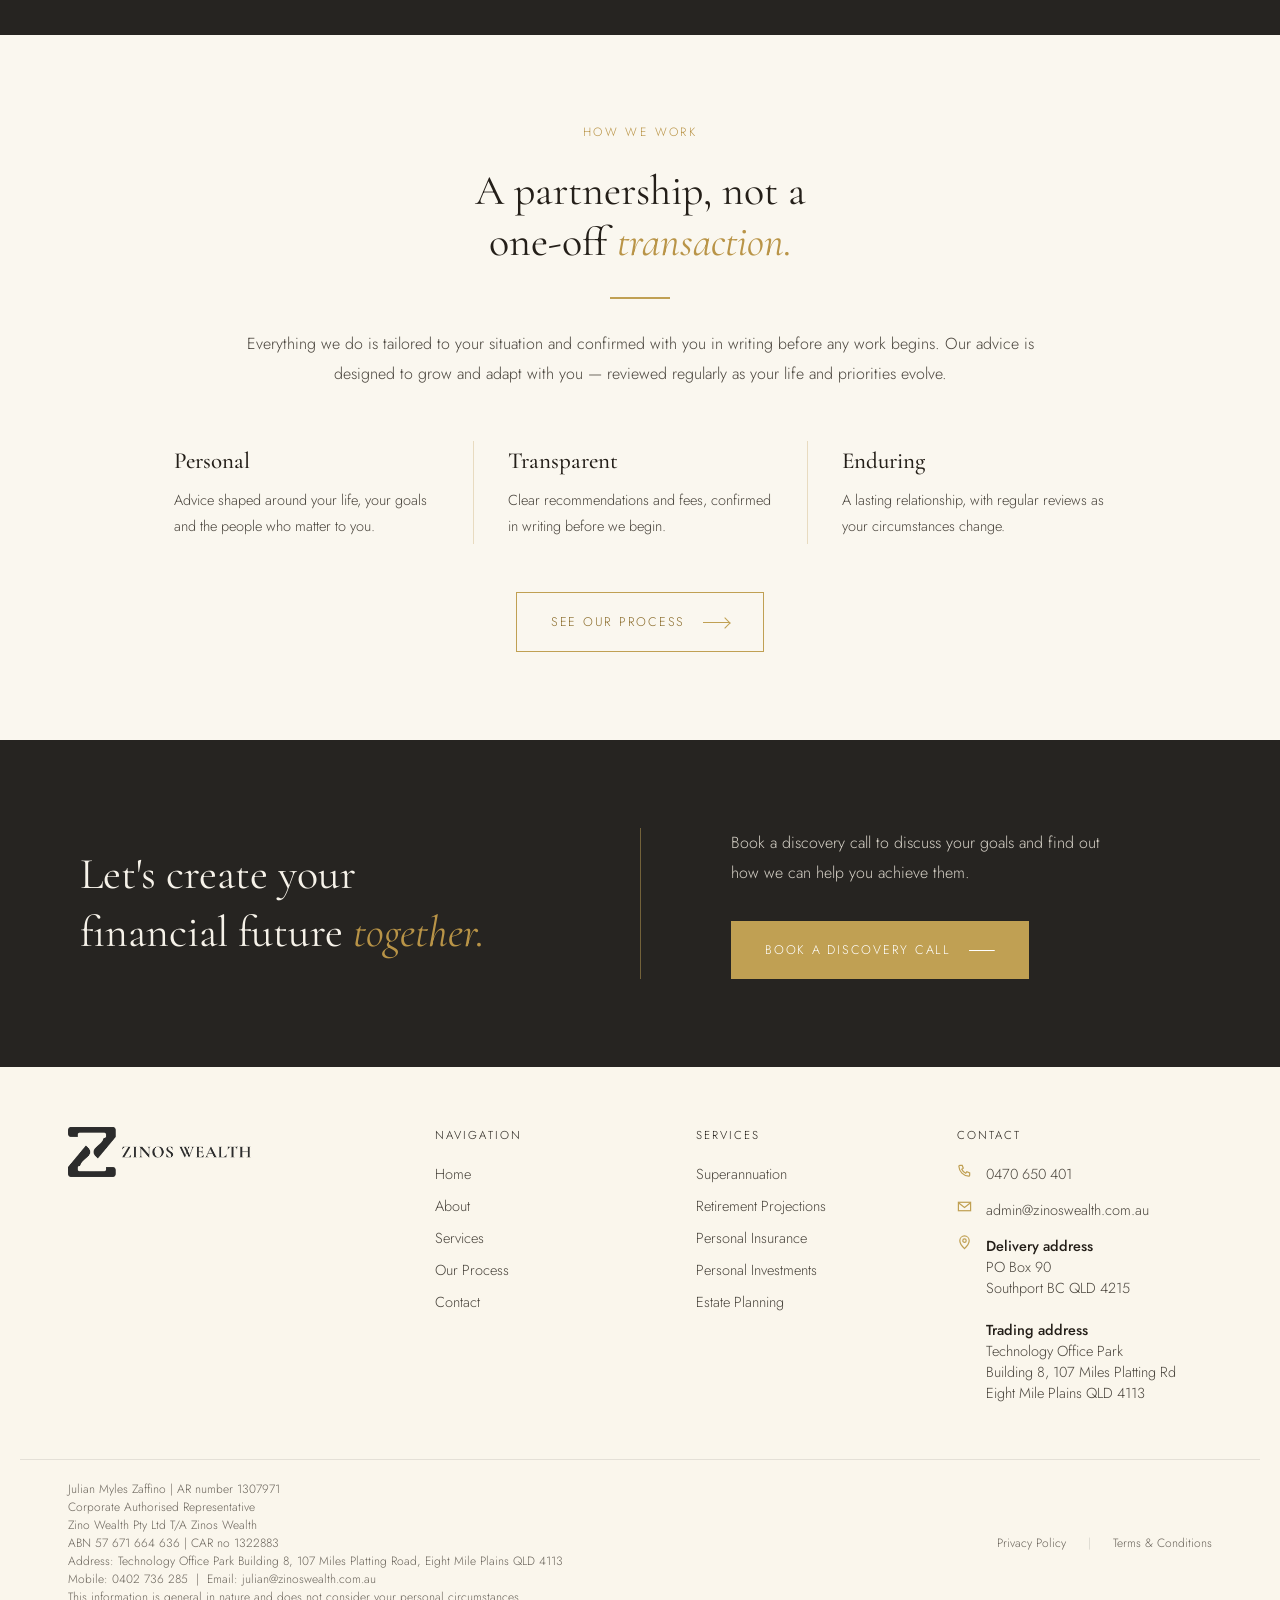
==== commit fa28fd40: "Add delivery and trading addresses to footers and contact info Replace the placeholder Brisbane offi" ====
--- a/about.html
+++ b/about.html
@@ -150,7 +150,7 @@
       <div class="foot-contact">
         <div class="row"><svg width="15" height="15" viewBox="0 0 16 16" fill="none" stroke="#C0A053" stroke-width="1.3"><path d="M3 2.5h2.5l1.2 3-1.6 1.2a8 8 0 004.2 4.2l1.2-1.6 3 1.2V13c0 .6-.5 1-1 1A11 11 0 012 3.5c0-.6.4-1 1-1z"/></svg><span>0470 650 401</span></div>
         <div class="row"><svg width="15" height="15" viewBox="0 0 16 16" fill="none" stroke="#C0A053" stroke-width="1.3"><rect x="1.5" y="3.5" width="13" height="9"/><path d="M1.5 4l6.5 5 6.5-5"/></svg><span>admin@zinoswealth.com.au</span></div>
-        <div class="row"><svg width="15" height="15" viewBox="0 0 16 16" fill="none" stroke="#C0A053" stroke-width="1.3"><path d="M8 14.5s5-5 5-8.5a5 5 0 00-10 0c0 3.5 5 8.5 5 8.5z"/><circle cx="8" cy="6" r="1.8"/></svg><span>Level 12, 240 Queen Street<br>Brisbane QLD 4000</span></div>
+        <div class="row"><svg width="15" height="15" viewBox="0 0 16 16" fill="none" stroke="#C0A053" stroke-width="1.3"><path d="M8 14.5s5-5 5-8.5a5 5 0 00-10 0c0 3.5 5 8.5 5 8.5z"/><circle cx="8" cy="6" r="1.8"/></svg><span><strong style="font-weight:500;color:#241F19">Delivery address</strong><br>PO Box 90<br>Southport BC QLD 4215<br><br><strong style="font-weight:500;color:#241F19">Trading address</strong><br>Technology Office Park<br>Building 8, 107 Miles Platting Rd<br>Eight Mile Plains QLD 4113</span></div>
       </div>
     </div>
   </div>
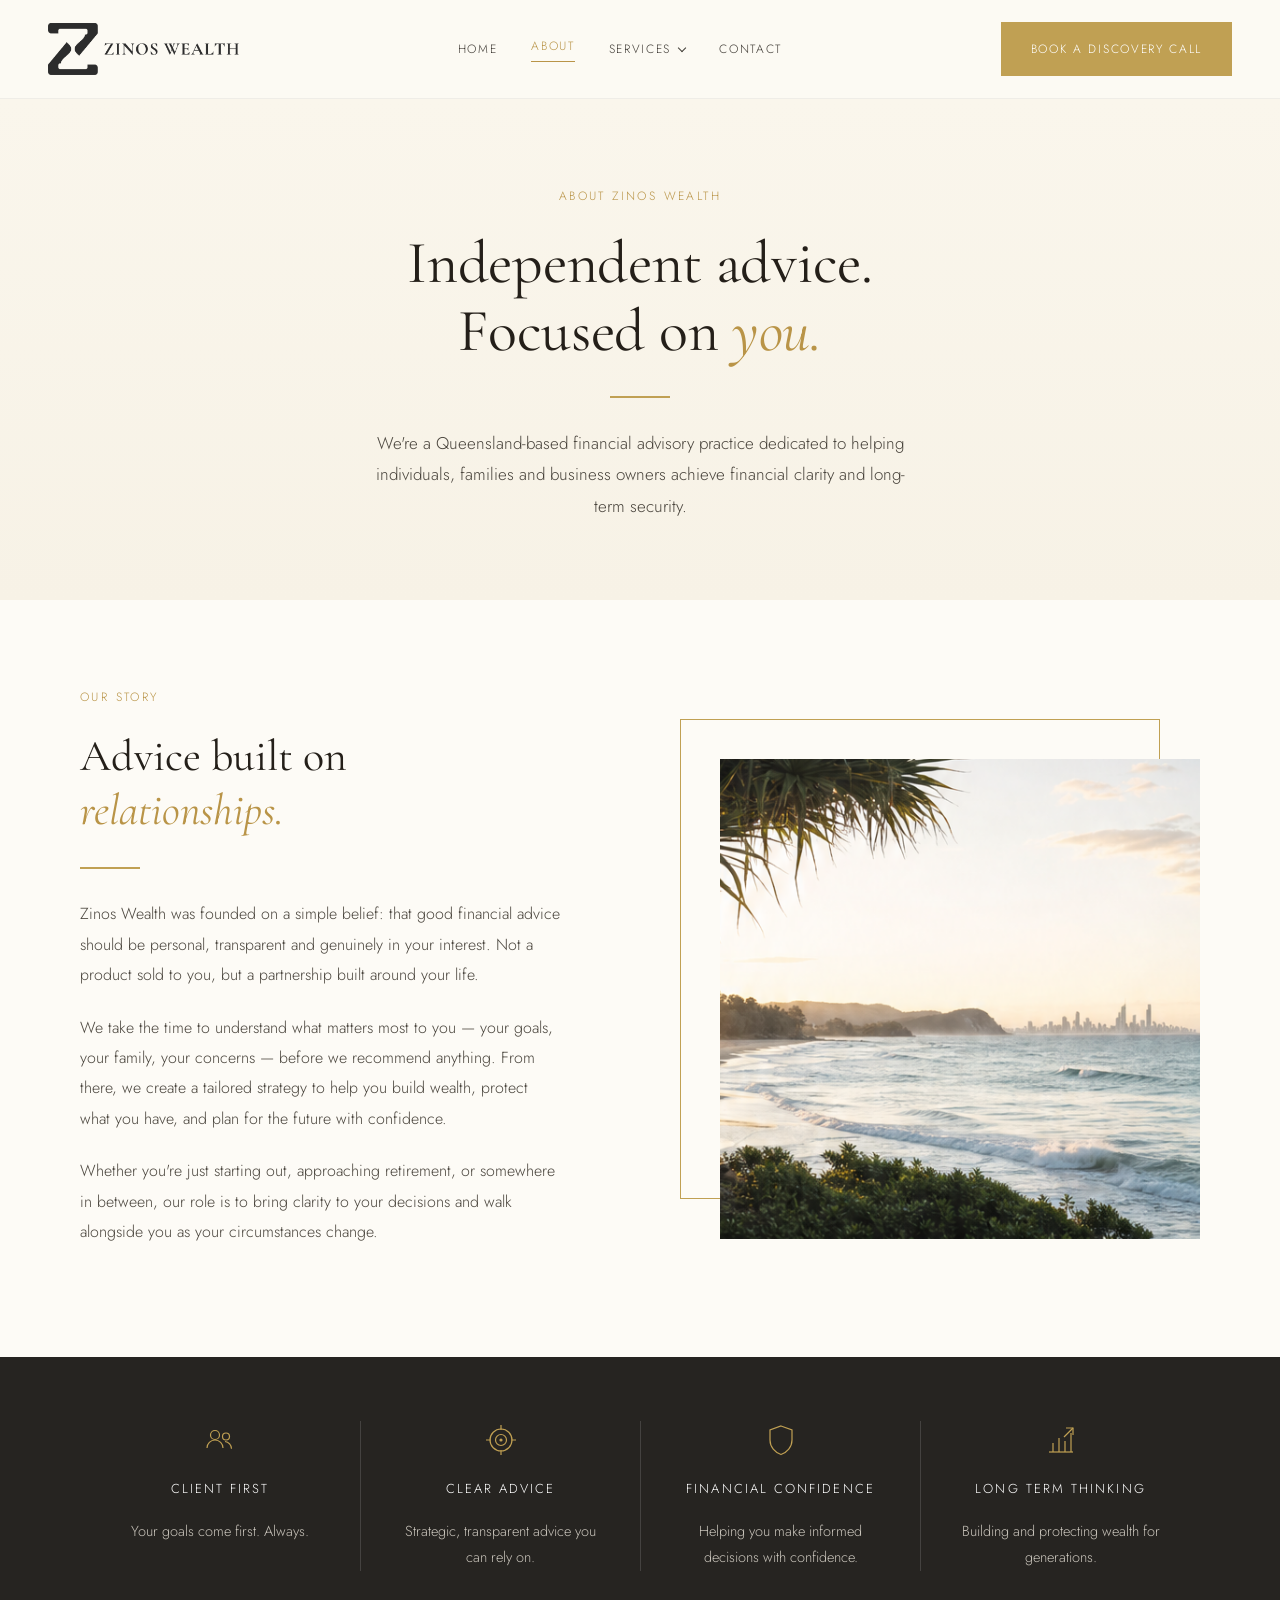
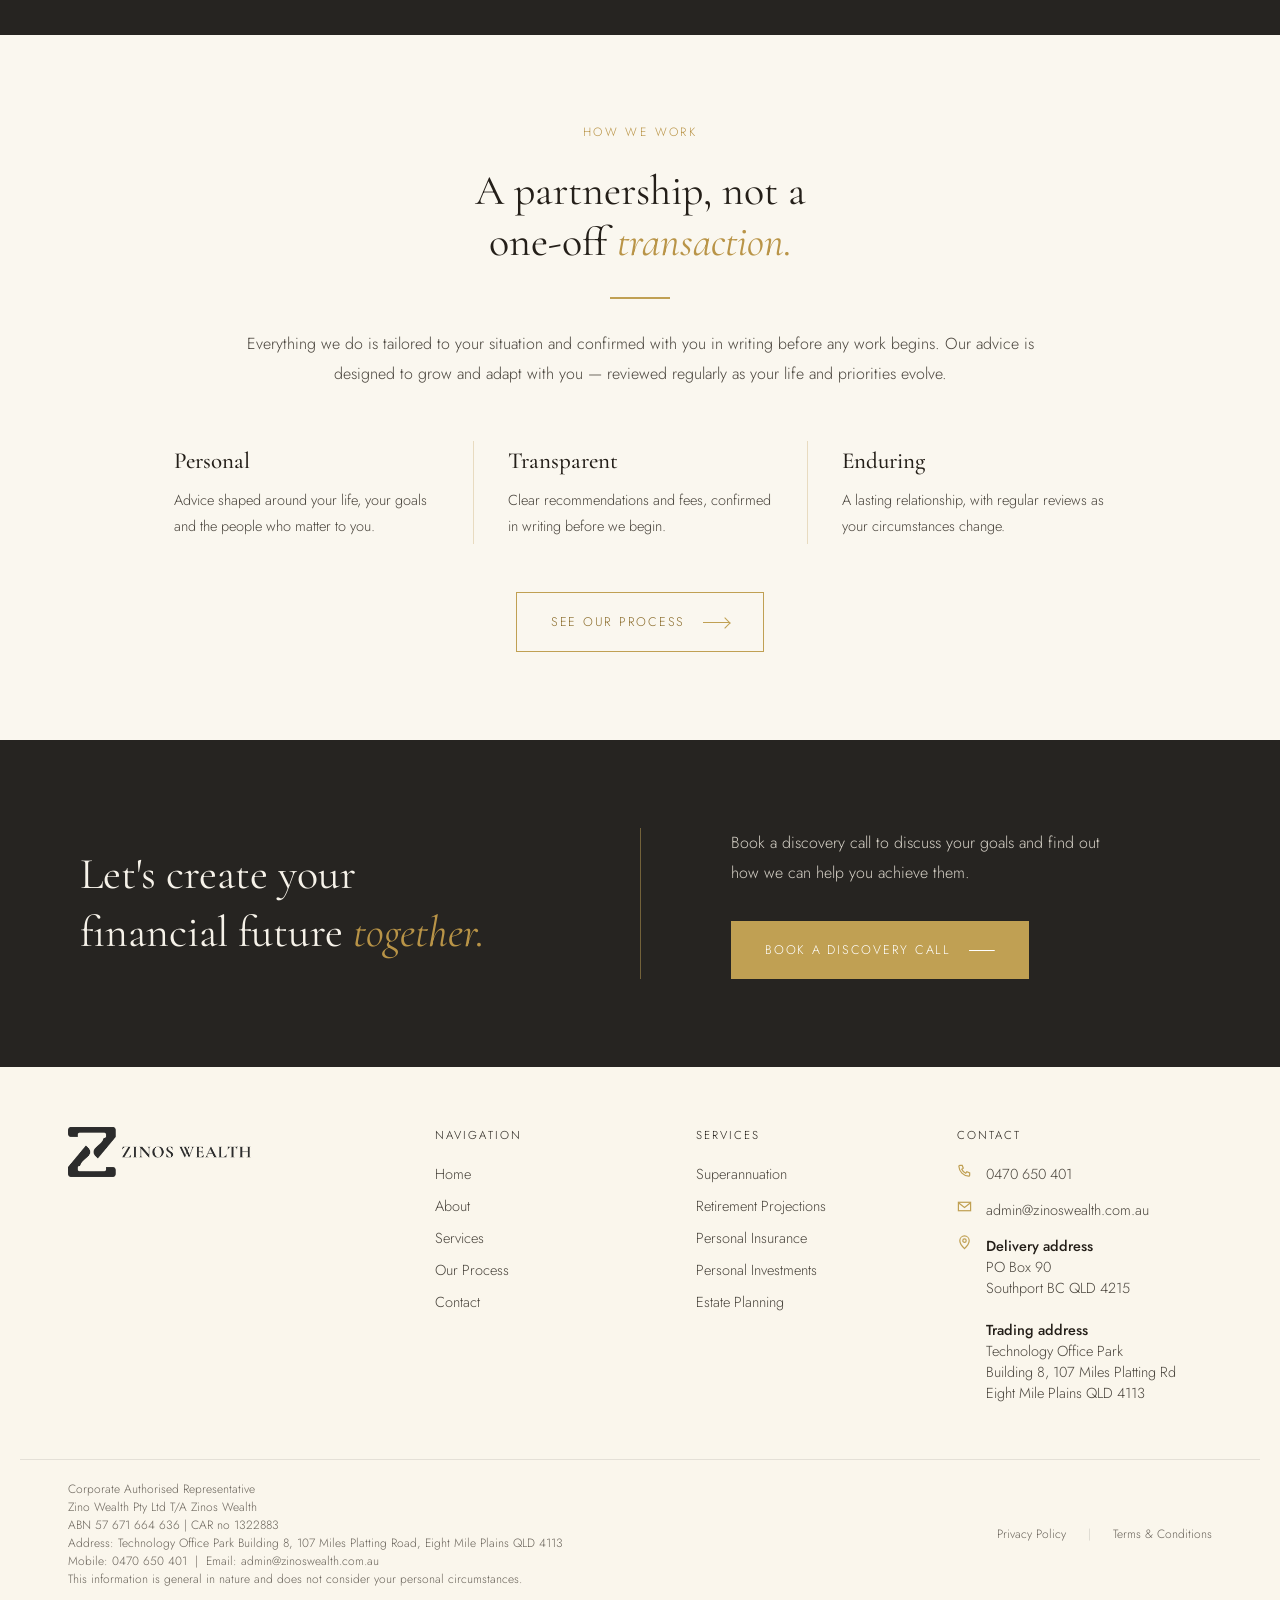
==== commit 0bdad72f: "Update footer contact details and repoint discovery-call buttons - Remove authorised-rep name/AR num" ====
--- a/about.html
+++ b/about.html
@@ -35,7 +35,7 @@
     </span>
     <a href="contact.html">Contact</a>
   </nav>
-  <a href="contact.html" class="hdr-cta">Book a Discovery Call</a>
+  <a href="https://calendly.com/julian_zaffino/quick-consultation?back=1&month=2026-09" target="_blank" rel="noopener" class="hdr-cta">Book a Discovery Call</a>
 </header>
 
 <main>
@@ -116,7 +116,7 @@
       </div>
       <div class="cta-right">
         <p>Book a discovery call to discuss your goals and find out how we can help you achieve them.</p>
-        <a href="contact.html" class="btn btn-gold">Book a Discovery Call <span class="arrow" style="background:#fff"></span></a>
+        <a href="https://calendly.com/julian_zaffino/quick-consultation?back=1&month=2026-09" target="_blank" rel="noopener" class="btn btn-gold">Book a Discovery Call <span class="arrow" style="background:#fff"></span></a>
       </div>
     </div>
   </section>
@@ -155,7 +155,7 @@
     </div>
   </div>
   <div class="foot-bot">
-    <div>Julian Myles Zaffino | AR number 1307971<br>Corporate Authorised Representative<br>Zino Wealth Pty Ltd T/A Zinos Wealth<br>ABN 57 671 664 636 | CAR no 1322883<br>Address: Technology Office Park Building 8, 107 Miles Platting Road, Eight Mile Plains QLD 4113<br>Mobile: 0402 736 285 &nbsp;|&nbsp; Email: julian@zinoswealth.com.au<br>This information is general in nature and does not consider your personal circumstances.</div>
+    <div>Corporate Authorised Representative<br>Zino Wealth Pty Ltd T/A Zinos Wealth<br>ABN 57 671 664 636 | CAR no 1322883<br>Address: Technology Office Park Building 8, 107 Miles Platting Road, Eight Mile Plains QLD 4113<br>Mobile: 0470 650 401 &nbsp;|&nbsp; Email: admin@zinoswealth.com.au<br>This information is general in nature and does not consider your personal circumstances.</div>
     <div style="display:flex;align-items:center;gap:22px;white-space:nowrap">
       <a href="#">Privacy Policy</a><span class="sep">|</span><a href="#">Terms &amp; Conditions</a>
     </div>
